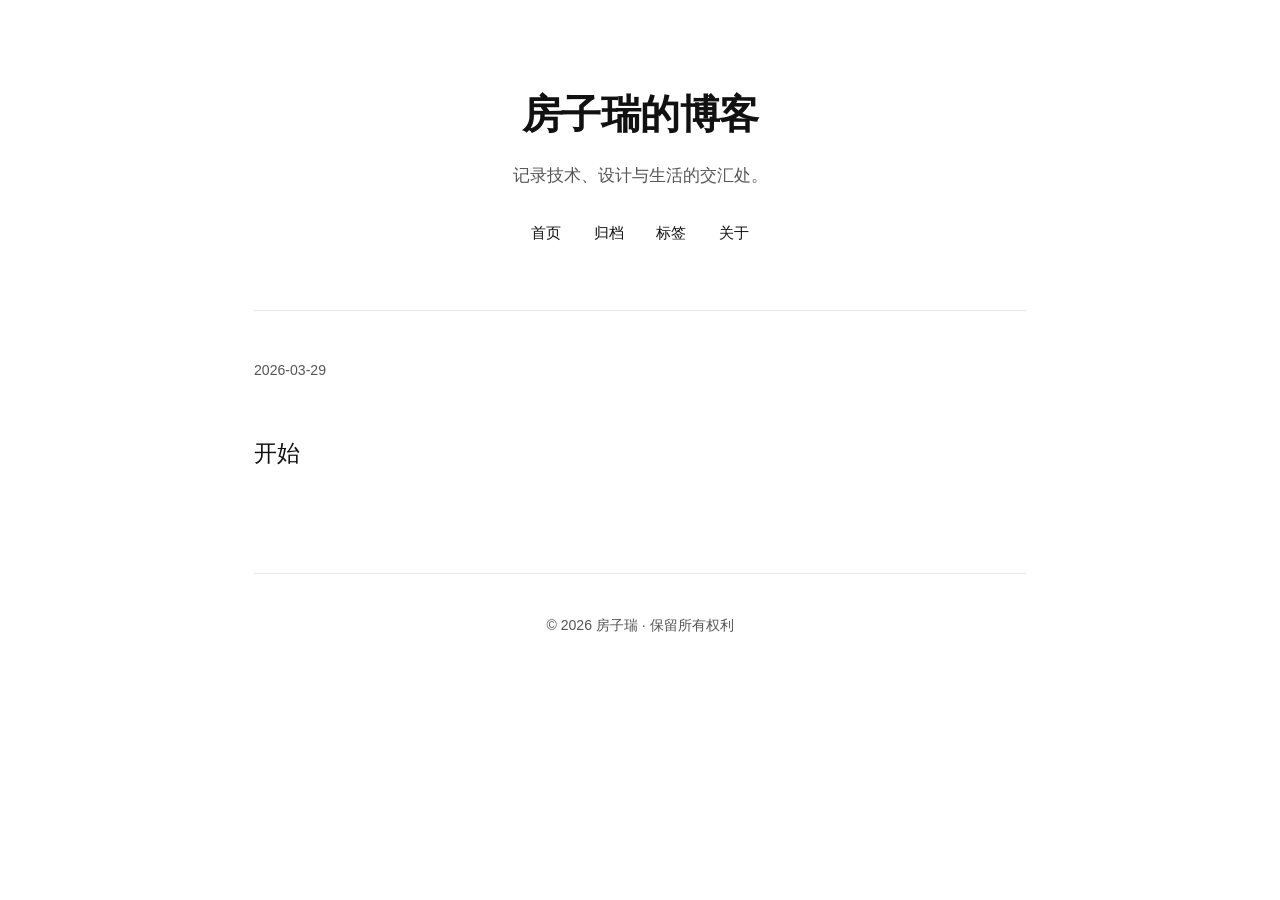
==== index.html @ 9500080c "Create index.html" ====
<!DOCTYPE html>
<html lang="zh-CN">
<head>
    <meta charset="UTF-8" />
    <meta name="viewport" content="width=device-width, initial-scale=1.0" />
    <title>房子瑞的博客</title>
    <link rel="stylesheet" href="style.css" />
</head>
<body>
    <div class="container">
        <header>
            <h1>房子瑞的博客</h1>
            <p>记录技术、设计与生活的交汇处。</p>
            <nav>
                <a href="#">首页</a>
                <a href="#">归档</a>
                <a href="#">标签</a>
                <a href="#">关于</a>
            </nav>
        </header>

        <main class="posts">
            <article class="post">
                <time>2026-03-29</time>
                <h2><a href="start.html">开始</a></h2>
            </article>
        </main>

        <footer>
            © 2026 房子瑞 · 保留所有权利
        </footer>
    </div>
</body>
</html>
---- style.css ----
:root {
    --bg: #ffffff;
    --fg: #111;
    --muted: #555;
    --border: #eaeaea;
    --hover: #000;
}

* {
    margin: 0;
    padding: 0;
    box-sizing: border-box;
}

body {
    font-family: -apple-system, BlinkMacSystemFont, "Segoe UI", Roboto, "Helvetica Neue", Arial, sans-serif;
    background: var(--bg);
    color: var(--fg);
    line-height: 1.7;
}

.container {
    max-width: 820px;
    margin: 0 auto;
    padding: 80px 24px;
}

/* Header */
header {
    text-align: center;
    margin-bottom: 64px;
}

header h1 {
    font-size: 2.5rem;
    font-weight: 600;
    letter-spacing: -0.5px;
}

header p {
    margin-top: 14px;
    color: var(--muted);
    font-size: 1.05rem;
}

nav {
    margin-top: 28px;
}

nav a {
    margin: 0 14px;
    text-decoration: none;
    color: var(--fg);
    font-size: 0.96rem;
}

nav a:hover {
    color: var(--hover);
}

/* Posts list */
.posts {
    border-top: 1px solid var(--border);
    padding-top: 48px;
}

.post {
    margin-bottom: 42px;
}

.post time {
    display: block;
    font-size: 0.88rem;
    color: var(--muted);
    margin-bottom: 6px;
}

.post h2 {
    font-size: 1.45rem;
    font-weight: 500;
}

.post h2 a {
    text-decoration: none;
    color: var(--fg);
}

.post h2 a:hover {
    text-decoration: underline;
}

/* Article page */
article h2 {
    font-size: 1.35rem;
    font-weight: 500;
    margin-top: 2.2em;
    margin-bottom: 0.8em;
}

article p {
    margin-bottom: 1.4em;
    font-size: 1.05rem;
}

article a {
    color: var(--fg);
    text-decoration: underline;
    text-decoration-thickness: 1px;
    text-underline-offset: 3px;
}

article a:hover {
    color: var(--hover);
}

/* Footer */
footer {
    margin-top: 100px;
    text-align: center;
    font-size: 0.88rem;
    color: var(--muted);
    border-top: 1px solid var(--border);
    padding-top: 40px;
}

footer a {
    color: var(--muted);
    text-decoration: none;
    margin: 0 10px;
}

footer a:hover {
    color: var(--hover);
}
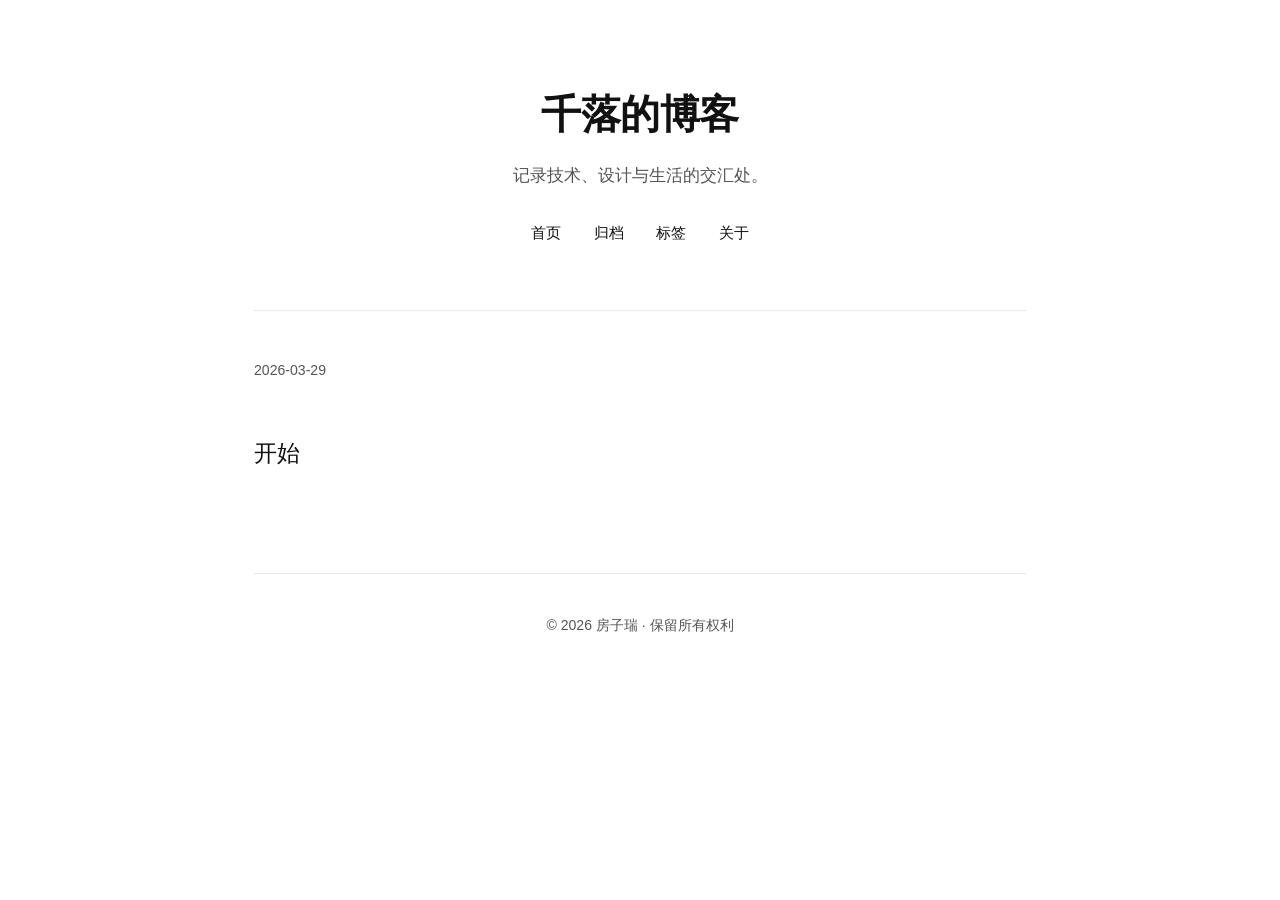
==== commit 19db8e34: "Update index.html" ====
--- a/index.html
+++ b/index.html
@@ -3,13 +3,13 @@
 <head>
     <meta charset="UTF-8" />
     <meta name="viewport" content="width=device-width, initial-scale=1.0" />
-    <title>房子瑞的博客</title>
+    <title>千落的博客</title>
     <link rel="stylesheet" href="style.css" />
 </head>
 <body>
     <div class="container">
         <header>
-            <h1>房子瑞的博客</h1>
+            <h1>千落的博客</h1>
             <p>记录技术、设计与生活的交汇处。</p>
             <nav>
                 <a href="#">首页</a>
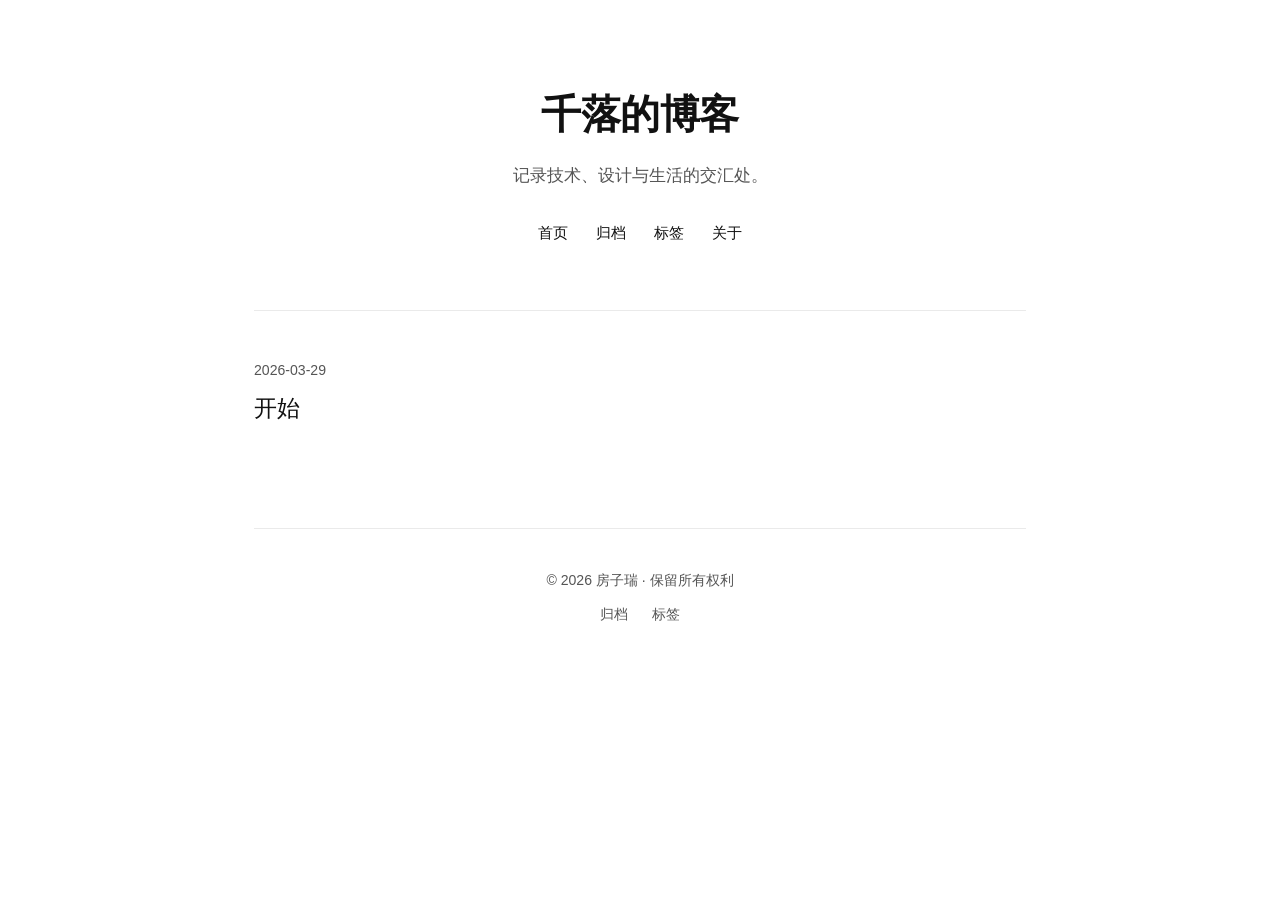
==== commit eb3b19c5: "Update index.html" ====
--- a/index.html
+++ b/index.html
@@ -1,34 +1,181 @@
 <!DOCTYPE html>
 <html lang="zh-CN">
 <head>
-    <meta charset="UTF-8" />
-    <meta name="viewport" content="width=device-width, initial-scale=1.0" />
-    <title>千落的博客</title>
-    <link rel="stylesheet" href="style.css" />
+  <meta charset="UTF-8" />
+  <meta name="viewport" content="width=device-width, initial-scale=1.0" />
+  <meta name="description" content="千落的博客，记录技术、设计与生活的交汇处。" />
+  <title>千落的博客</title>
+  <style>
+    :root {
+      --bg: #ffffff;
+      --fg: #111111;
+      --muted: #555555;
+      --border: #eaeaea;
+      --hover: #000000;
+      --transition: 0.3s ease;
+    }
+    @media (prefers-color-scheme: dark) {
+      :root {
+        --bg: #121212;
+        --fg: #eeeeee;
+        --muted: #aaaaaa;
+        --border: #333333;
+        --hover: #ffffff;
+      }
+    }
+    * {
+      margin: 0;
+      padding: 0;
+      box-sizing: border-box;
+    }
+    body {
+      font-family: -apple-system, BlinkMacSystemFont, "Segoe UI", Roboto, "Helvetica Neue", Arial, sans-serif;
+      background-color: var(--bg);
+      color: var(--fg);
+      line-height: 1.7;
+      transition: background-color var(--transition), color var(--transition);
+    }
+    .container {
+      max-width: 820px;
+      margin: 0 auto;
+      padding: 80px 24px;
+    }
+    header {
+      text-align: center;
+      margin-bottom: 64px;
+    }
+    header h1 {
+      font-size: 2.5rem;
+      font-weight: 600;
+      letter-spacing: -0.5px;
+    }
+    header p {
+      margin-top: 14px;
+      color: var(--muted);
+      font-size: 1.05rem;
+    }
+    nav ul {
+      list-style: none;
+      display: flex;
+      justify-content: center;
+      gap: 28px;
+      margin-top: 28px;
+      flex-wrap: wrap;
+    }
+    nav ul li a {
+      text-decoration: none;
+      color: var(--fg);
+      font-size: 0.96rem;
+      transition: color var(--transition);
+    }
+    nav ul li a:hover {
+      color: var(--hover);
+    }
+    .posts {
+      border-top: 1px solid var(--border);
+      padding-top: 48px;
+    }
+    .post {
+      margin-bottom: 42px;
+    }
+    .post time {
+      display: block;
+      font-size: 0.88rem;
+      color: var(--muted);
+      margin-bottom: 6px;
+    }
+    .post h2 {
+      font-size: 1.45rem;
+      font-weight: 500;
+    }
+    .post h2 a {
+      text-decoration: none;
+      color: var(--fg);
+      transition: text-decoration var(--transition);
+    }
+    .post h2 a:hover {
+      text-decoration: underline;
+    }
+    footer {
+      margin-top: 100px;
+      text-align: center;
+      font-size: 0.88rem;
+      color: var(--muted);
+      border-top: 1px solid var(--border);
+      padding-top: 40px;
+    }
+    footer div {
+      margin-top: 10px;
+    }
+    footer a {
+      color: var(--muted);
+      text-decoration: none;
+      margin: 0 10px;
+      transition: color var(--transition);
+    }
+    footer a:hover {
+      color: var(--hover);
+    }
+    @media (max-width: 768px) {
+      .container {
+        padding: 40px 16px;
+      }
+      header h1 {
+        font-size: 2rem;
+      }
+      nav ul {
+        flex-direction: column;
+        gap: 14px;
+      }
+      .post h2 {
+        font-size: 1.3rem;
+      }
+    }
+    @media (max-width: 480px) {
+      header h1 {
+        font-size: 1.8rem;
+      }
+      .container {
+        padding: 30px 12px;
+      }
+      nav ul {
+        gap: 10px;
+      }
+      nav ul li a {
+        font-size: 0.9rem;
+      }
+    }
+  </style>
 </head>
 <body>
-    <div class="container">
-        <header>
-            <h1>千落的博客</h1>
-            <p>记录技术、设计与生活的交汇处。</p>
-            <nav>
-                <a href="#">首页</a>
-                <a href="#">归档</a>
-                <a href="#">标签</a>
-                <a href="#">关于</a>
-            </nav>
-        </header>
+  <div class="container">
+    <header>
+      <h1>千落的博客</h1>
+      <p>记录技术、设计与生活的交汇处。</p>
+      <nav>
+        <ul>
+          <li><a href="index.html">首页</a></li>
+          <li><a href="archive.html">归档</a></li>
+          <li><a href="tags.html">标签</a></li>
+          <li><a href="about.html">关于</a></li>
+        </ul>
+      </nav>
+    </header>
 
-        <main class="posts">
-            <article class="post">
-                <time>2026-03-29</time>
-                <h2><a href="start.html">开始</a></h2>
-            </article>
-        </main>
+    <main class="posts">
+      <article class="post">
+        <time datetime="2026-03-29">2026-03-29</time>
+        <h2><a href="start.html">开始</a></h2>
+      </article>
+    </main>
 
-        <footer>
-            © 2026 房子瑞 · 保留所有权利
-        </footer>
-    </div>
+    <footer>
+      <p>© 2026 房子瑞 · 保留所有权利</p>
+      <div>
+        <a href="archive.html">归档</a>
+        <a href="tags.html">标签</a>
+      </div>
+    </footer>
+  </div>
 </body>
 </html>
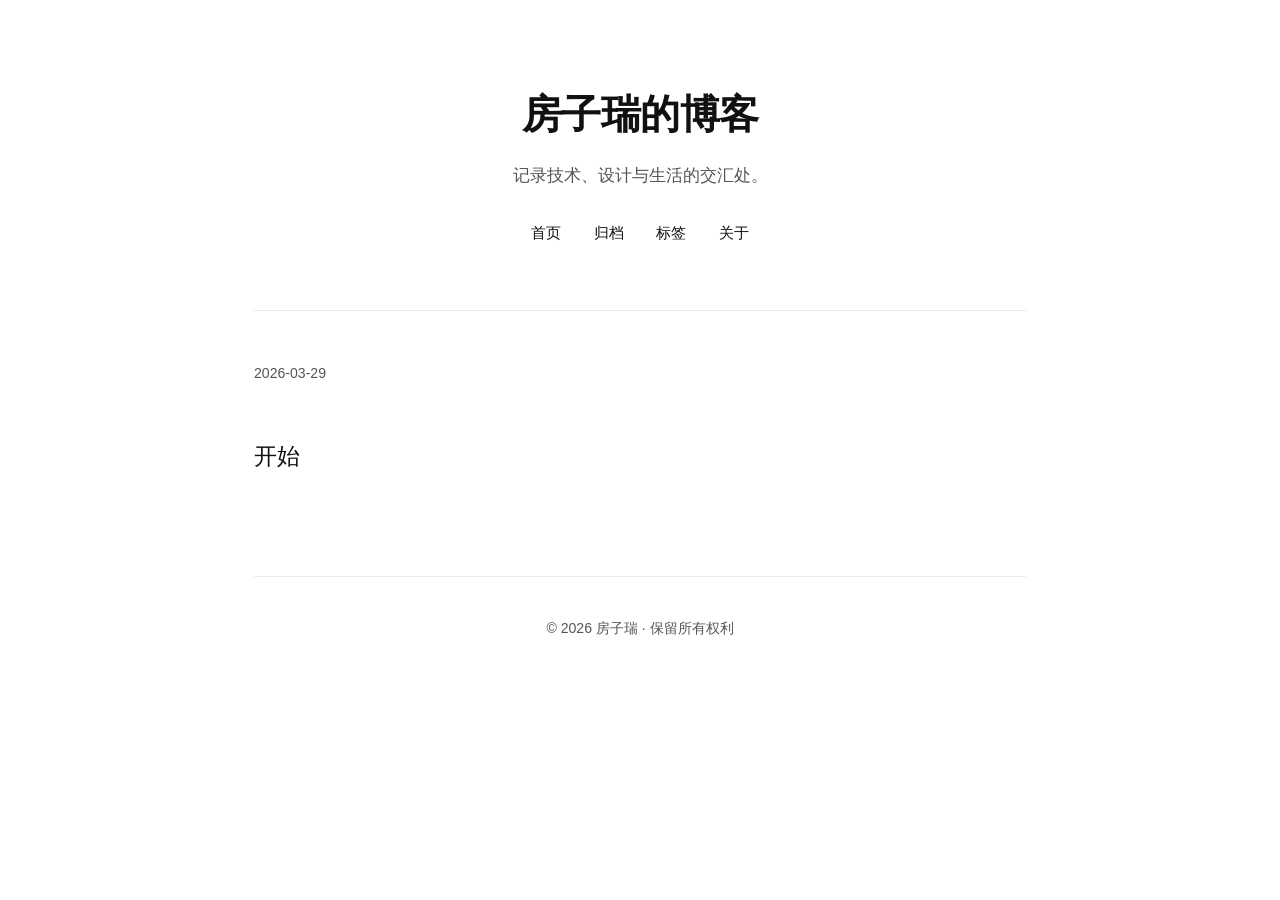
==== commit 3f4da35c: "Update index.html" ====
--- a/index.html
+++ b/index.html
@@ -1,181 +1,40 @@
 <!DOCTYPE html>
 <html lang="zh-CN">
 <head>
-  <meta charset="UTF-8" />
-  <meta name="viewport" content="width=device-width, initial-scale=1.0" />
-  <meta name="description" content="千落的博客，记录技术、设计与生活的交汇处。" />
-  <title>千落的博客</title>
-  <style>
-    :root {
-      --bg: #ffffff;
-      --fg: #111111;
-      --muted: #555555;
-      --border: #eaeaea;
-      --hover: #000000;
-      --transition: 0.3s ease;
-    }
-    @media (prefers-color-scheme: dark) {
-      :root {
-        --bg: #121212;
-        --fg: #eeeeee;
-        --muted: #aaaaaa;
-        --border: #333333;
-        --hover: #ffffff;
-      }
-    }
-    * {
-      margin: 0;
-      padding: 0;
-      box-sizing: border-box;
-    }
-    body {
-      font-family: -apple-system, BlinkMacSystemFont, "Segoe UI", Roboto, "Helvetica Neue", Arial, sans-serif;
-      background-color: var(--bg);
-      color: var(--fg);
-      line-height: 1.7;
-      transition: background-color var(--transition), color var(--transition);
-    }
-    .container {
-      max-width: 820px;
-      margin: 0 auto;
-      padding: 80px 24px;
-    }
-    header {
-      text-align: center;
-      margin-bottom: 64px;
-    }
-    header h1 {
-      font-size: 2.5rem;
-      font-weight: 600;
-      letter-spacing: -0.5px;
-    }
-    header p {
-      margin-top: 14px;
-      color: var(--muted);
-      font-size: 1.05rem;
-    }
-    nav ul {
-      list-style: none;
-      display: flex;
-      justify-content: center;
-      gap: 28px;
-      margin-top: 28px;
-      flex-wrap: wrap;
-    }
-    nav ul li a {
-      text-decoration: none;
-      color: var(--fg);
-      font-size: 0.96rem;
-      transition: color var(--transition);
-    }
-    nav ul li a:hover {
-      color: var(--hover);
-    }
-    .posts {
-      border-top: 1px solid var(--border);
-      padding-top: 48px;
-    }
-    .post {
-      margin-bottom: 42px;
-    }
-    .post time {
-      display: block;
-      font-size: 0.88rem;
-      color: var(--muted);
-      margin-bottom: 6px;
-    }
-    .post h2 {
-      font-size: 1.45rem;
-      font-weight: 500;
-    }
-    .post h2 a {
-      text-decoration: none;
-      color: var(--fg);
-      transition: text-decoration var(--transition);
-    }
-    .post h2 a:hover {
-      text-decoration: underline;
-    }
-    footer {
-      margin-top: 100px;
-      text-align: center;
-      font-size: 0.88rem;
-      color: var(--muted);
-      border-top: 1px solid var(--border);
-      padding-top: 40px;
-    }
-    footer div {
-      margin-top: 10px;
-    }
-    footer a {
-      color: var(--muted);
-      text-decoration: none;
-      margin: 0 10px;
-      transition: color var(--transition);
-    }
-    footer a:hover {
-      color: var(--hover);
-    }
-    @media (max-width: 768px) {
-      .container {
-        padding: 40px 16px;
-      }
-      header h1 {
-        font-size: 2rem;
-      }
-      nav ul {
-        flex-direction: column;
-        gap: 14px;
-      }
-      .post h2 {
-        font-size: 1.3rem;
-      }
-    }
-    @media (max-width: 480px) {
-      header h1 {
-        font-size: 1.8rem;
-      }
-      .container {
-        padding: 30px 12px;
-      }
-      nav ul {
-        gap: 10px;
-      }
-      nav ul li a {
-        font-size: 0.9rem;
-      }
-    }
-  </style>
+    <meta charset="UTF-8" />
+    <meta name="viewport" content="width=device-width, initial-scale=1.0" />
+    <title>房子瑞的博客</title>
+    <link rel="stylesheet" href="style.css" />
 </head>
-<body>
-  <div class="container">
-    <header>
-      <h1>千落的博客</h1>
-      <p>记录技术、设计与生活的交汇处。</p>
-      <nav>
-        <ul>
-          <li><a href="index.html">首页</a></li>
-          <li><a href="archive.html">归档</a></li>
-          <li><a href="tags.html">标签</a></li>
-          <li><a href="about.html">关于</a></li>
-        </ul>
-      </nav>
-    </header>
+<body data-theme="light">
+    <div class="container">
+        <header>
+            <h1>房子瑞的博客</h1>
+            <p>记录技术、设计与生活的交汇处。</p>
+            <nav>
+                <a href="#">首页</a>
+                <a href="#">归档</a>
+                <a href="#">标签</a>
+                <a href="#">关于</a>
+            </nav>
+        </header>
 
-    <main class="posts">
-      <article class="post">
-        <time datetime="2026-03-29">2026-03-29</time>
-        <h2><a href="start.html">开始</a></h2>
-      </article>
-    </main>
+        <main class="posts">
+            <article class="post">
+                <time>2026-03-29</time>
+                <h2><a href="start.html">开始</a></h2>
+            </article>
+        </main>
 
-    <footer>
-      <p>© 2026 房子瑞 · 保留所有权利</p>
-      <div>
-        <a href="archive.html">归档</a>
-        <a href="tags.html">标签</a>
-      </div>
-    </footer>
-  </div>
+        <footer>
+            © 2026 房子瑞 · 保留所有权利
+        </footer>
+    </div>
+
+    <script>
+        if (window.matchMedia("(prefers-color-scheme: dark)").matches) {
+            document.documentElement.setAttribute("data-theme", "dark");
+        }
+    </script>
 </body>
 </html>
--- a/style.css
+++ b/style.css
@@ -0,0 +1,188 @@
+:root {
+    --bg: #ffffff;
+    --fg: #111;
+    --muted: #555;
+    --border: #eaeaea;
+    --transition: 0.25s ease;
+}
+
+[data-theme="dark"] {
+    --bg: #0f0f11;
+    --fg: #e6e6e6;
+    --muted: #888;
+    --border: #222;
+}
+
+/* 基础 */
+* {
+    margin: 0;
+    padding: 0;
+    box-sizing: border-box;
+}
+
+body {
+    font-family: -apple-system, BlinkMacSystemFont, "Segoe UI", Roboto, "Helvetica Neue", Arial, sans-serif;
+    background: var(--bg);
+    color: var(--fg);
+    line-height: 1.7;
+    transition: background var(--transition), color var(--transition);
+}
+
+.container {
+    max-width: 820px;
+    margin: 0 auto;
+    padding: 80px 24px;
+}
+
+/* Header */
+header {
+    text-align: center;
+    margin-bottom: 64px;
+}
+
+header h1 {
+    font-size: 2.5rem;
+    font-weight: 600;
+    letter-spacing: -0.5px;
+}
+
+header p {
+    margin-top: 14px;
+    color: var(--muted);
+    font-size: 1.05rem;
+}
+
+nav {
+    margin-top: 28px;
+}
+
+nav a {
+    margin: 0 14px;
+    text-decoration: none;
+    color: var(--fg);
+    font-size: 0.96rem;
+    position: relative;
+}
+
+nav a::after {
+    content: "";
+    position: absolute;
+    left: 0;
+    bottom: -4px;
+    width: 0;
+    height: 1px;
+    background: var(--fg);
+    transition: width var(--transition);
+}
+
+nav a:hover::after {
+    width: 100%;
+}
+
+/* 文章列表 */
+.posts {
+    border-top: 1px solid var(--border);
+    padding-top: 48px;
+}
+
+.post {
+    margin-bottom: 42px;
+    opacity: 0;
+    transform: translateY(10px);
+    animation: fadeIn 0.6s ease forwards;
+}
+
+.post:nth-child(2) { animation-delay: 0.15s; }
+.post:nth-child(3) { animation-delay: 0.3s; }
+
+@keyframes fadeIn {
+    to {
+        opacity: 1;
+        transform: translateY(0);
+    }
+}
+
+.post time {
+    font-size: 0.88rem;
+    color: var(--muted);
+}
+
+.post h2 {
+    font-size: 1.45rem;
+    font-weight: 500;
+}
+
+.post h2 a {
+    text-decoration: none;
+    color: var(--fg);
+}
+
+/* 文章页 */
+article h2 {
+    font-size: 1.35rem;
+    font-weight: 500;
+    margin-top: 2.2em;
+    margin-bottom: 0.8em;
+}
+
+article p {
+    margin-bottom: 1.4em;
+    font-size: 1.05rem;
+}
+
+/* Footer */
+footer {
+    margin-top: 100px;
+    text-align: center;
+    font-size: 0.88rem;
+    color: var(--muted);
+    border-top: 1px solid var(--border);
+    padding-top: 40px;
+}
+
+footer a {
+    color: var(--muted);
+    text-decoration: none;
+    margin: 0 10px;
+}
+
+/* 进度条 */
+.progress-bar {
+    position: fixed;
+    top: 0;
+    left: 0;
+    height: 3px;
+    width: 0%;
+    z-index: 9999;
+    background: #111;
+    transition: width 0.2s ease;
+}
+
+[data-theme="dark"] .progress-bar {
+    background: #eee;
+}
+
+/* 返回顶部 */
+.back-to-top {
+    position: fixed;
+    right: 24px;
+    bottom: 24px;
+    width: 44px;
+    height: 44px;
+    border-radius: 50%;
+    background: var(--fg);
+    color: var(--bg);
+    display: flex;
+    align-items: center;
+    justify-content: center;
+    cursor: pointer;
+    opacity: 0;
+    visibility: hidden;
+    transition: opacity 0.3s ease, visibility 0.3s ease;
+    font-size: 1.2rem;
+}
+
+.back-to-top.show {
+    opacity: 1;
+    visibility: visible;
+}
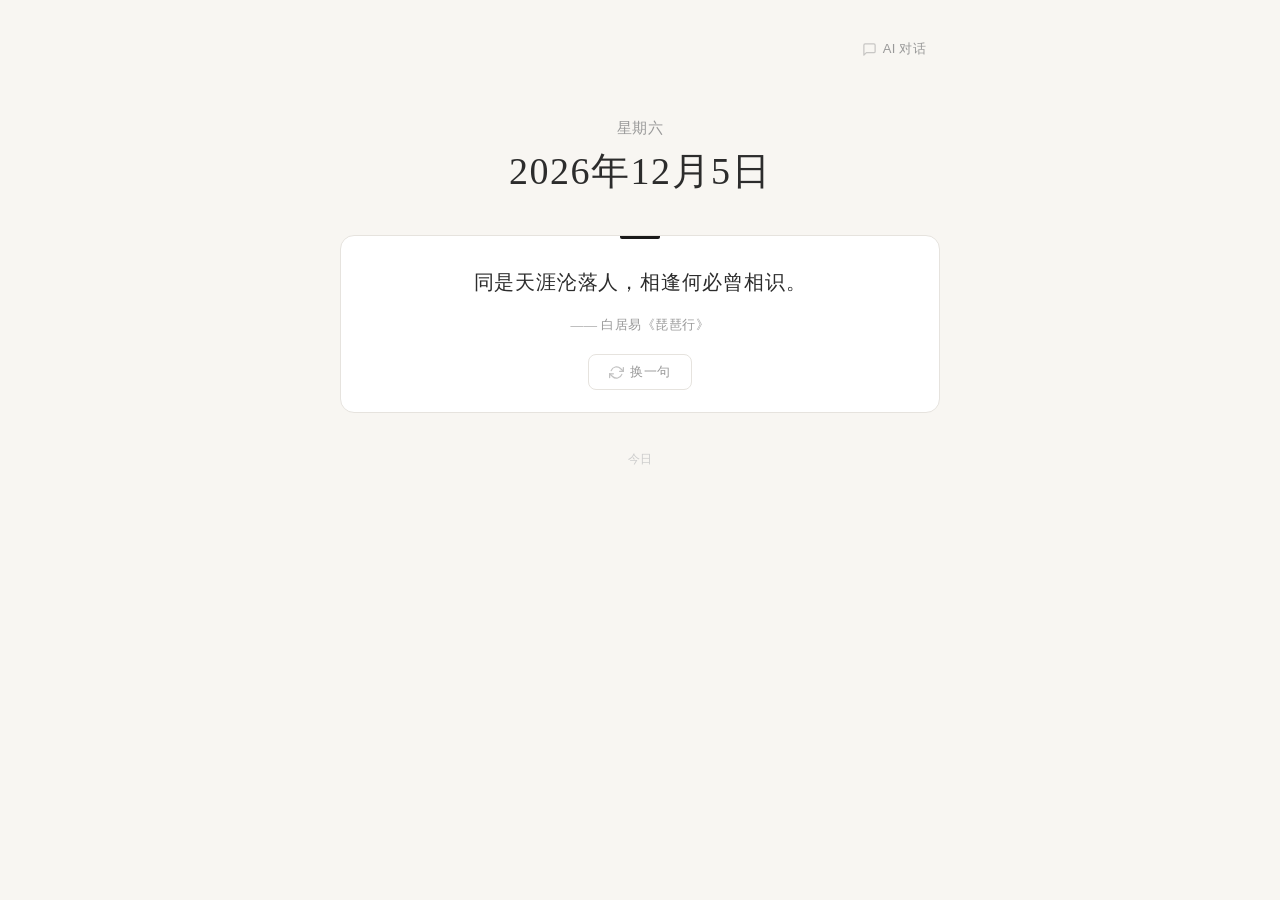
==== commit dd8bd18a: "Add files via upload" ====
--- a/index.html
+++ b/index.html
@@ -1,40 +1,408 @@
 <!DOCTYPE html>
 <html lang="zh-CN">
 <head>
-    <meta charset="UTF-8" />
-    <meta name="viewport" content="width=device-width, initial-scale=1.0" />
-    <title>房子瑞的博客</title>
-    <link rel="stylesheet" href="style.css" />
+    <meta charset="UTF-8">
+    <meta name="viewport" content="width=device-width, initial-scale=1.0">
+    <title>今日</title>
+    <link rel="icon" type="image/png" href="logo.png">
+    <style>
+        :root {
+            --bg: #f8f6f2;
+            --card: #ffffff;
+            --border: #e6e3de;
+            --text: #2c2c2c;
+            --text-secondary: #6b6b6b;
+            --text-muted: #999;
+            --accent: #1a1a1a;
+            --divider: #eeecea;
+        }
+
+        * { margin: 0; padding: 0; box-sizing: border-box; }
+
+        body {
+            font-family: "PingFang SC", "Hiragino Sans GB", "Microsoft YaHei", "Noto Serif SC", "Source Han Serif SC", "Noto Sans SC", serif;
+            background: var(--bg);
+            color: var(--text);
+            line-height: 1.75;
+            min-height: 100vh;
+            display: flex;
+            flex-direction: column;
+            align-items: center;
+            padding: 32px 20px 60px;
+        }
+
+        .page {
+            width: 100%;
+            max-width: 600px;
+        }
+
+        /* Top bar */
+        .top-bar {
+            display: flex;
+            justify-content: flex-end;
+            margin-bottom: 12px;
+        }
+
+        .nav-link {
+            display: inline-flex;
+            align-items: center;
+            gap: 6px;
+            font-size: 13px;
+            color: var(--text-muted);
+            text-decoration: none;
+            padding: 6px 14px;
+            border-radius: 6px;
+            font-family: "PingFang SC", "Microsoft YaHei", sans-serif;
+            letter-spacing: 0.02em;
+        }
+
+        .nav-link:hover {
+            color: var(--text);
+            background: rgba(0,0,0,0.04);
+        }
+
+        .nav-link svg {
+            width: 15px;
+            height: 15px;
+            opacity: 0.5;
+        }
+
+        /* Date Block */
+        .date-block {
+            text-align: center;
+            padding: 36px 0 32px;
+        }
+
+        .date-weekday {
+            font-size: 15px;
+            color: var(--text-muted);
+            font-weight: 400;
+            letter-spacing: 0.04em;
+            margin-bottom: 8px;
+        }
+
+        .date-main {
+            font-size: 38px;
+            font-weight: 200;
+            letter-spacing: 0.04em;
+            color: var(--text);
+            line-height: 1.2;
+        }
+
+        .date-lunar {
+            font-size: 14px;
+            color: var(--text-muted);
+            margin-top: 8px;
+            letter-spacing: 0.03em;
+        }
+
+        /* Quote Card */
+        .quote-card {
+            background: var(--card);
+            border-radius: 14px;
+            border: 1px solid var(--border);
+            padding: 28px 28px 22px;
+            text-align: center;
+            position: relative;
+        }
+
+        .quote-card::before {
+            content: '';
+            position: absolute;
+            top: 0;
+            left: 50%;
+            transform: translateX(-50%);
+            width: 40px;
+            height: 3px;
+            background: var(--accent);
+            border-radius: 0 0 2px 2px;
+        }
+
+        .quote-text {
+            font-size: 20px;
+            line-height: 1.8;
+            color: var(--text);
+            font-weight: 400;
+            letter-spacing: 0.04em;
+            margin-bottom: 14px;
+        }
+
+        .quote-author {
+            font-size: 13px;
+            color: var(--text-muted);
+            letter-spacing: 0.04em;
+        }
+
+        .quote-author::before {
+            content: '—— ';
+        }
+
+        .quote-next-btn {
+            display: inline-flex;
+            align-items: center;
+            gap: 6px;
+            margin-top: 18px;
+            padding: 8px 20px;
+            border: 1px solid var(--border);
+            border-radius: 8px;
+            background: transparent;
+            color: var(--text-muted);
+            font-size: 13px;
+            font-family: inherit;
+            letter-spacing: 0.03em;
+            cursor: pointer;
+        }
+
+        .quote-next-btn:hover {
+            color: var(--text);
+            border-color: #ccc;
+            background: rgba(0,0,0,0.02);
+        }
+
+        .quote-next-btn:active {
+            transform: scale(0.97);
+        }
+
+        .quote-next-btn svg {
+            width: 15px;
+            height: 15px;
+            opacity: 0.6;
+        }
+
+        /* Refresh hint */
+        .refresh-hint {
+            text-align: center;
+            margin-top: 18px;
+            font-size: 12px;
+            color: var(--text-muted);
+            letter-spacing: 0.03em;
+        }
+
+        .refresh-hint span {
+            cursor: pointer;
+            border-bottom: 1px dashed var(--border);
+        }
+
+        .refresh-hint span:hover {
+            color: var(--text);
+        }
+
+        /* Footer */
+        .footer {
+            text-align: center;
+            padding: 36px 0 0;
+            font-size: 12px;
+            color: #ccc;
+            letter-spacing: 0.04em;
+        }
+
+        @media (max-width: 520px) {
+            body {
+                padding: 16px 12px 40px;
+            }
+
+            .date-block {
+                padding: 24px 0 24px;
+            }
+
+            .date-main {
+                font-size: 30px;
+            }
+
+            .quote-card {
+                padding: 22px 20px 18px;
+            }
+
+            .quote-text {
+                font-size: 18px;
+            }
+        }
+    </style>
 </head>
-<body data-theme="light">
-    <div class="container">
-        <header>
-            <h1>房子瑞的博客</h1>
-            <p>记录技术、设计与生活的交汇处。</p>
-            <nav>
-                <a href="#">首页</a>
-                <a href="#">归档</a>
-                <a href="#">标签</a>
-                <a href="#">关于</a>
-            </nav>
-        </header>
-
-        <main class="posts">
-            <article class="post">
-                <time>2026-03-29</time>
-                <h2><a href="start.html">开始</a></h2>
-            </article>
-        </main>
-
-        <footer>
-            © 2026 房子瑞 · 保留所有权利
-        </footer>
+<body>
+    <div class="page">
+
+        <div class="top-bar">
+            <a href="chat.html" class="nav-link">
+                <svg viewBox="0 0 24 24" fill="none" stroke="currentColor" stroke-width="2" stroke-linecap="round" stroke-linejoin="round">
+                    <path d="M21 15a2 2 0 0 1-2 2H7l-4 4V5a2 2 0 0 1 2-2h14a2 2 0 0 1 2 2z"></path>
+                </svg>
+                AI 对话
+            </a>
+        </div>
+
+        <div class="date-block" id="dateBlock">
+            <div class="date-weekday" id="dateWeekday"></div>
+            <div class="date-main" id="dateMain"></div>
+            <div class="date-lunar" id="dateLunar"></div>
+        </div>
+
+        <div class="quote-card" id="quoteCard">
+            <div class="quote-text" id="quoteText"></div>
+            <div class="quote-author" id="quoteAuthor"></div>
+            <button class="quote-next-btn" onclick="nextQuote()" title="换一句">
+                <svg viewBox="0 0 24 24" fill="none" stroke="currentColor" stroke-width="2" stroke-linecap="round" stroke-linejoin="round">
+                    <polyline points="23 4 23 10 17 10"></polyline>
+                    <polyline points="1 20 1 14 7 14"></polyline>
+                    <path d="M3.51 9a9 9 0 0 1 14.85-3.36L23 10M1 14l4.64 4.36A9 9 0 0 0 20.49 15"></path>
+                </svg>
+                换一句
+            </button>
+        </div>
+
+        <div class="footer">今日</div>
     </div>
 
     <script>
-        if (window.matchMedia("(prefers-color-scheme: dark)").matches) {
-            document.documentElement.setAttribute("data-theme", "dark");
-        }
+        var QUOTES = [
+            { text: '长风破浪会有时，直挂云帆济沧海。', author: '李白《行路难》' },
+            { text: '山重水复疑无路，柳暗花明又一村。', author: '陆游《游山西村》' },
+            { text: '会当凌绝顶，一览众山小。', author: '杜甫《望岳》' },
+            { text: '不畏浮云遮望眼，自缘身在最高层。', author: '王安石《登飞来峰》' },
+            { text: '沉舟侧畔千帆过，病树前头万木春。', author: '刘禹锡《酬乐天扬州初逢席上见赠》' },
+            { text: '海内存知己，天涯若比邻。', author: '王勃《送杜少府之任蜀州》' },
+            { text: '莫愁前路无知己，天下谁人不识君。', author: '高适《别董大》' },
+            { text: '欲穷千里目，更上一层楼。', author: '王之涣《登鹳雀楼》' },
+            { text: '千磨万击还坚劲，任尔东西南北风。', author: '郑燮《竹石》' },
+            { text: '宝剑锋从磨砺出，梅花香自苦寒来。', author: '《警世贤文》' },
+            { text: '纸上得来终觉浅，绝知此事要躬行。', author: '陆游《冬夜读书示子聿》' },
+            { text: '问渠那得清如许，为有源头活水来。', author: '朱熹《观书有感》' },
+            { text: '衣带渐宽终不悔，为伊消得人憔悴。', author: '柳永《蝶恋花》' },
+            { text: '众里寻他千百度，蓦然回首，那人却在灯火阑珊处。', author: '辛弃疾《青玉案·元夕》' },
+            { text: '人生自古谁无死，留取丹心照汗青。', author: '文天祥《过零丁洋》' },
+            { text: '天生我材必有用，千金散尽还复来。', author: '李白《将进酒》' },
+            { text: '采菊东篱下，悠然见南山。', author: '陶渊明《饮酒》' },
+            { text: '大漠孤烟直，长河落日圆。', author: '王维《使至塞上》' },
+            { text: '落霞与孤鹜齐飞，秋水共长天一色。', author: '王勃《滕王阁序》' },
+            { text: '但愿人长久，千里共婵娟。', author: '苏轼《水调歌头》' },
+            { text: '竹杖芒鞋轻胜马，谁怕？一蓑烟雨任平生。', author: '苏轼《定风波》' },
+            { text: '醉里挑灯看剑，梦回吹角连营。', author: '辛弃疾《破阵子》' },
+            { text: '此情可待成追忆，只是当时已惘然。', author: '李商隐《锦瑟》' },
+            { text: '曾经沧海难为水，除却巫山不是云。', author: '元稹《离思》' },
+            { text: '春蚕到死丝方尽，蜡炬成灰泪始干。', author: '李商隐《无题》' },
+            { text: '老骥伏枥，志在千里。烈士暮年，壮心不已。', author: '曹操《龟虽寿》' },
+            { text: '非淡泊无以明志，非宁静无以致远。', author: '诸葛亮《诫子书》' },
+            { text: '路漫漫其修远兮，吾将上下而求索。', author: '屈原《离骚》' },
+            { text: '博观而约取，厚积而薄发。', author: '苏轼' },
+            { text: '业精于勤，荒于嬉；行成于思，毁于随。', author: '韩愈《进学解》' },
+            { text: '天下事有难易乎？为之，则难者亦易矣。', author: '彭端淑《为学》' },
+            { text: '三人行，必有我师焉。', author: '《论语》' },
+            { text: '学而不思则罔，思而不学则殆。', author: '《论语》' },
+            { text: '知之为知之，不知为不知，是知也。', author: '《论语》' },
+            { text: '千里之行，始于足下。', author: '《道德经》' },
+            { text: '合抱之木，生于毫末；九层之台，起于累土。', author: '《道德经》' },
+            { text: '天行健，君子以自强不息。', author: '《周易》' },
+            { text: '地势坤，君子以厚德载物。', author: '《周易》' },
+            { text: '穷则独善其身，达则兼济天下。', author: '《孟子》' },
+            { text: '不以规矩，不能成方圆。', author: '《孟子》' },
+            { text: '海上生明月，天涯共此时。', author: '张九龄《望月怀远》' },
+            { text: '春风得意马蹄疾，一日看尽长安花。', author: '孟郊《登科后》' },
+            { text: '人面不知何处去，桃花依旧笑春风。', author: '崔护《题都城南庄》' },
+            { text: '年年岁岁花相似，岁岁年年人不同。', author: '刘希夷《代悲白头翁》' },
+            { text: '抽刀断水水更流，举杯消愁愁更愁。', author: '李白《宣州谢朓楼饯别校书叔云》' },
+            { text: '人生得意须尽欢，莫使金樽空对月。', author: '李白《将进酒》' },
+            { text: '仰天大笑出门去，我辈岂是蓬蒿人。', author: '李白《南陵别儿童入京》' },
+            { text: '飞流直下三千尺，疑是银河落九天。', author: '李白《望庐山瀑布》' },
+            { text: '孤帆远影碧空尽，唯见长江天际流。', author: '李白《黄鹤楼送孟浩然之广陵》' },
+            { text: '两岸猿声啼不住，轻舟已过万重山。', author: '李白《早发白帝城》' },
+            { text: '举杯邀明月，对影成三人。', author: '李白《月下独酌》' },
+            { text: '桃花潭水深千尺，不及汪伦送我情。', author: '李白《赠汪伦》' },
+            { text: '烽火连三月，家书抵万金。', author: '杜甫《春望》' },
+            { text: '朱门酒肉臭，路有冻死骨。', author: '杜甫《自京赴奉先县咏怀五百字》' },
+            { text: '无边落木萧萧下，不尽长江滚滚来。', author: '杜甫《登高》' },
+            { text: '正是江南好风景，落花时节又逢君。', author: '杜甫《江南逢李龟年》' },
+            { text: '两个黄鹂鸣翠柳，一行白鹭上青天。', author: '杜甫《绝句》' },
+            { text: '随风潜入夜，润物细无声。', author: '杜甫《春夜喜雨》' },
+            { text: '露从今夜白，月是故乡明。', author: '杜甫《月夜忆舍弟》' },
+            { text: '感时花溅泪，恨别鸟惊心。', author: '杜甫《春望》' },
+            { text: '不识庐山真面目，只缘身在此山中。', author: '苏轼《题西林壁》' },
+            { text: '大江东去，浪淘尽，千古风流人物。', author: '苏轼《念奴娇·赤壁怀古》' },
+            { text: '但愿人长久，千里共婵娟。', author: '苏轼《水调歌头》' },
+            { text: '人生如梦，一尊还酹江月。', author: '苏轼《念奴娇·赤壁怀古》' },
+            { text: '枝上柳绵吹又少，天涯何处无芳草。', author: '苏轼《蝶恋花》' },
+            { text: '十年生死两茫茫，不思量，自难忘。', author: '苏轼《江城子》' },
+            { text: '欲把西湖比西子，淡妆浓抹总相宜。', author: '苏轼《饮湖上初晴后雨》' },
+            { text: '春色满园关不住，一枝红杏出墙来。', author: '叶绍翁《游园不值》' },
+            { text: '小荷才露尖尖角，早有蜻蜓立上头。', author: '杨万里《小池》' },
+            { text: '接天莲叶无穷碧，映日荷花别样红。', author: '杨万里《晓出净慈寺送林子方》' },
+            { text: '等闲识得东风面，万紫千红总是春。', author: '朱熹《春日》' },
+            { text: '近水楼台先得月，向阳花木易为春。', author: '苏麟《断句》' },
+            { text: '梅须逊雪三分白，雪却输梅一段香。', author: '卢梅坡《雪梅》' },
+            { text: '忽如一夜春风来，千树万树梨花开。', author: '岑参《白雪歌送武判官归京》' },
+            { text: '黄沙百战穿金甲，不破楼兰终不还。', author: '王昌龄《从军行》' },
+            { text: '秦时明月汉时关，万里长征人未还。', author: '王昌龄《出塞》' },
+            { text: '葡萄美酒夜光杯，欲饮琵琶马上催。', author: '王翰《凉州词》' },
+            { text: '白日依山尽，黄河入海流。', author: '王之涣《登鹳雀楼》' },
+            { text: '羌笛何须怨杨柳，春风不度玉门关。', author: '王之涣《凉州词》' },
+            { text: '空山不见人，但闻人语响。', author: '王维《鹿柴》' },
+            { text: '明月松间照，清泉石上流。', author: '王维《山居秋暝》' },
+            { text: '独在异乡为异客，每逢佳节倍思亲。', author: '王维《九月九日忆山东兄弟》' },
+            { text: '劝君更尽一杯酒，西出阳关无故人。', author: '王维《送元二使安西》' },
+            { text: '行到水穷处，坐看云起时。', author: '王维《终南别业》' },
+            { text: '君不见黄河之水天上来，奔流到海不复回。', author: '李白《将进酒》' },
+            { text: '出师未捷身先死，长使英雄泪满襟。', author: '杜甫《蜀相》' },
+            { text: '此曲只应天上有，人间能得几回闻。', author: '杜甫《赠花卿》' },
+            { text: '商女不知亡国恨，隔江犹唱后庭花。', author: '杜牧《泊秦淮》' },
+            { text: '停车坐爱枫林晚，霜叶红于二月花。', author: '杜牧《山行》' },
+            { text: '清明时节雨纷纷，路上行人欲断魂。', author: '杜牧《清明》' },
+            { text: '南朝四百八十寺，多少楼台烟雨中。', author: '杜牧《江南春》' },
+            { text: '一骑红尘妃子笑，无人知是荔枝来。', author: '杜牧《过华清宫》' },
+            { text: '相见时难别亦难，东风无力百花残。', author: '李商隐《无题》' },
+            { text: '身无彩凤双飞翼，心有灵犀一点通。', author: '李商隐《无题》' },
+            { text: '夕阳无限好，只是近黄昏。', author: '李商隐《登乐游原》' },
+            { text: '何当共剪西窗烛，却话巴山夜雨时。', author: '李商隐《夜雨寄北》' },
+            { text: '天阶夜色凉如水，卧看牵牛织女星。', author: '杜牧《秋夕》' },
+            { text: '春潮带雨晚来急，野渡无人舟自横。', author: '韦应物《滁州西涧》' },
+            { text: '旧时王谢堂前燕，飞入寻常百姓家。', author: '刘禹锡《乌衣巷》' },
+            { text: '东边日出西边雨，道是无晴却有晴。', author: '刘禹锡《竹枝词》' },
+            { text: '自古逢秋悲寂寥，我言秋日胜春朝。', author: '刘禹锡《秋词》' },
+            { text: '姑苏城外寒山寺，夜半钟声到客船。', author: '张继《枫桥夜泊》' },
+            { text: '鸟宿池边树，僧敲月下门。', author: '贾岛《题李凝幽居》' },
+            { text: '野火烧不尽，春风吹又生。', author: '白居易《赋得古原草送别》' },
+            { text: '同是天涯沦落人，相逢何必曾相识。', author: '白居易《琵琶行》' },
+            { text: '在天愿作比翼鸟，在地愿为连理枝。', author: '白居易《长恨歌》' },
+            { text: '日出江花红胜火，春来江水绿如蓝。', author: '白居易《忆江南》' },
+            { text: '离离原上草，一岁一枯荣。', author: '白居易《赋得古原草送别》' },
+            { text: '遥知不是雪，为有暗香来。', author: '王安石《梅花》' },
+            { text: '春风又绿江南岸，明月何时照我还。', author: '王安石《泊船瓜洲》' },
+            { text: '一年好景君须记，最是橙黄橘绿时。', author: '苏轼《赠刘景文》' },
+            { text: '生当作人杰，死亦为鬼雄。', author: '李清照《夏日绝句》' },
+            { text: '花自飘零水自流，一种相思，两处闲愁。', author: '李清照《一剪梅》' },
+            { text: '寻寻觅觅，冷冷清清，凄凄惨惨戚戚。', author: '李清照《声声慢》' },
+            { text: '物是人非事事休，欲语泪先流。', author: '李清照《武陵春》' }
+        ];
+
+        function getWeekday(date) {
+            var days = ['日', '一', '二', '三', '四', '五', '六'];
+            return '星期' + days[date.getDay()];
+        }
+
+        function initDate() {
+            var now = new Date();
+            document.getElementById('dateWeekday').textContent = getWeekday(now);
+            document.getElementById('dateMain').textContent = now.getFullYear() + '年' + (now.getMonth() + 1) + '月' + now.getDate() + '日';
+        }
+
+        var currentQuoteIndex = Math.floor(Math.random() * QUOTES.length);
+
+        function showQuote(index) {
+            var q = QUOTES[index];
+            document.getElementById('quoteText').textContent = q.text;
+            document.getElementById('quoteAuthor').textContent = q.author;
+        }
+
+        function nextQuote() {
+            currentQuoteIndex = (currentQuoteIndex + 1) % QUOTES.length;
+            showQuote(currentQuoteIndex);
+        }
+
+        function initQuote() {
+            showQuote(currentQuoteIndex);
+        }
+
+        initDate();
+        initQuote();
+
     </script>
 </body>
 </html>
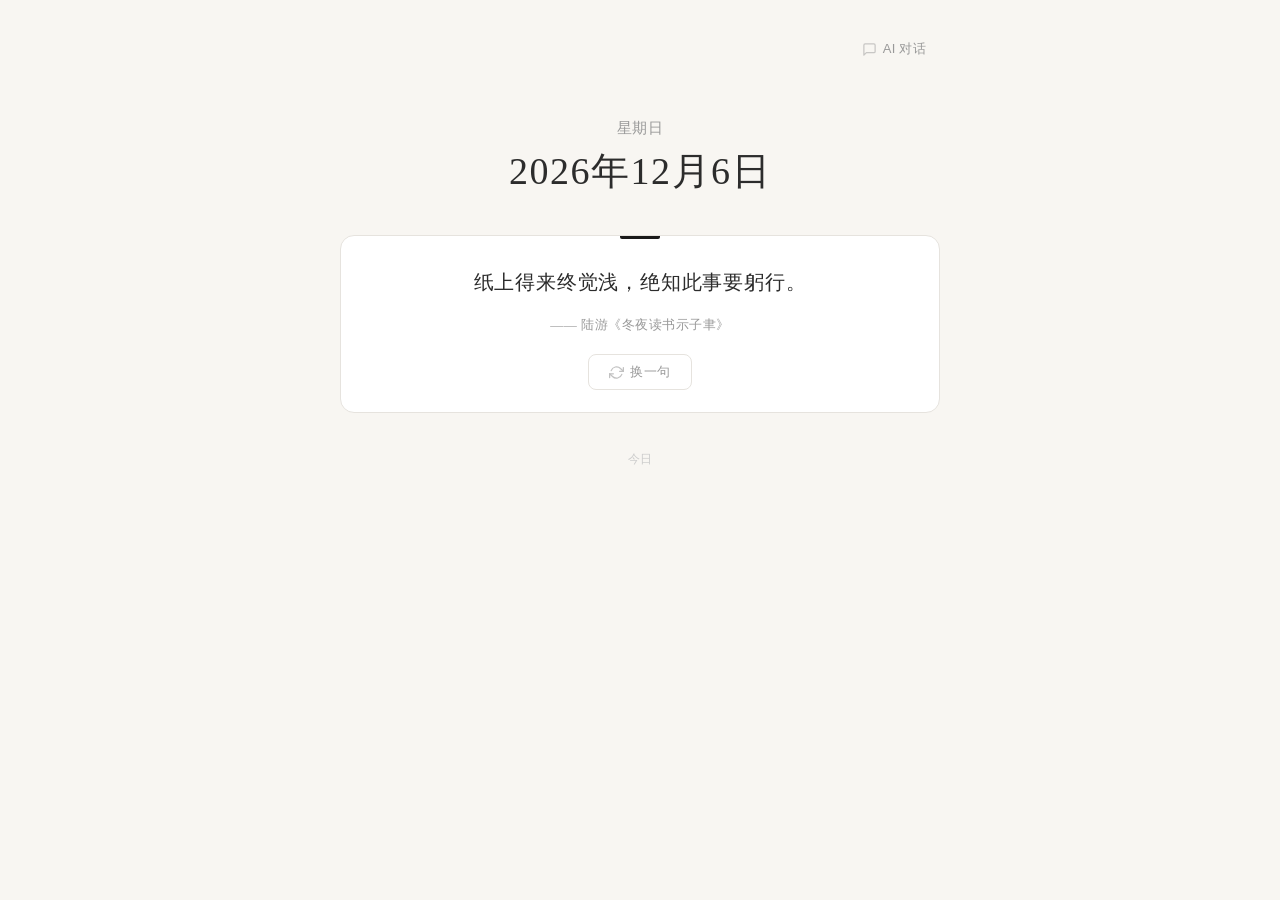
==== commit 8cb393f2: "Add files via upload" ====
--- a/index.html
+++ b/index.html
@@ -372,15 +372,34 @@
             { text: '物是人非事事休，欲语泪先流。', author: '李清照《武陵春》' }
         ];
 
-        function getWeekday(date) {
-            var days = ['日', '一', '二', '三', '四', '五', '六'];
-            return '星期' + days[date.getDay()];
+        var BEIJING_MS = 8 * 60 * 60 * 1000;
+
+        function displayBeijingDate(unixtime) {
+            var beijingDate = new Date(unixtime * 1000 + BEIJING_MS);
+            var weekdays = ['日', '一', '二', '三', '四', '五', '六'];
+            document.getElementById('dateWeekday').textContent = '星期' + weekdays[beijingDate.getUTCDay()];
+            document.getElementById('dateMain').textContent = beijingDate.getUTCFullYear() + '年' + (beijingDate.getUTCMonth() + 1) + '月' + beijingDate.getUTCDate() + '日';
+        }
+
+        function syncBeijingTime() {
+            var TIME_API = 'https://worldtimeapi.org/api/timezone/Asia/Shanghai';
+
+            fetch(TIME_API)
+                .then(function(res) {
+                    if (!res.ok) throw new Error('time api error');
+                    return res.json();
+                })
+                .then(function(data) {
+                    displayBeijingDate(data.unixtime);
+                })
+                .catch(function() {
+                    var fallback = new Date();
+                    displayBeijingDate(Math.floor(fallback.getTime() / 1000));
+                });
         }
 
         function initDate() {
-            var now = new Date();
-            document.getElementById('dateWeekday').textContent = getWeekday(now);
-            document.getElementById('dateMain').textContent = now.getFullYear() + '年' + (now.getMonth() + 1) + '月' + now.getDate() + '日';
+            syncBeijingTime();
         }
 
         var currentQuoteIndex = Math.floor(Math.random() * QUOTES.length);
